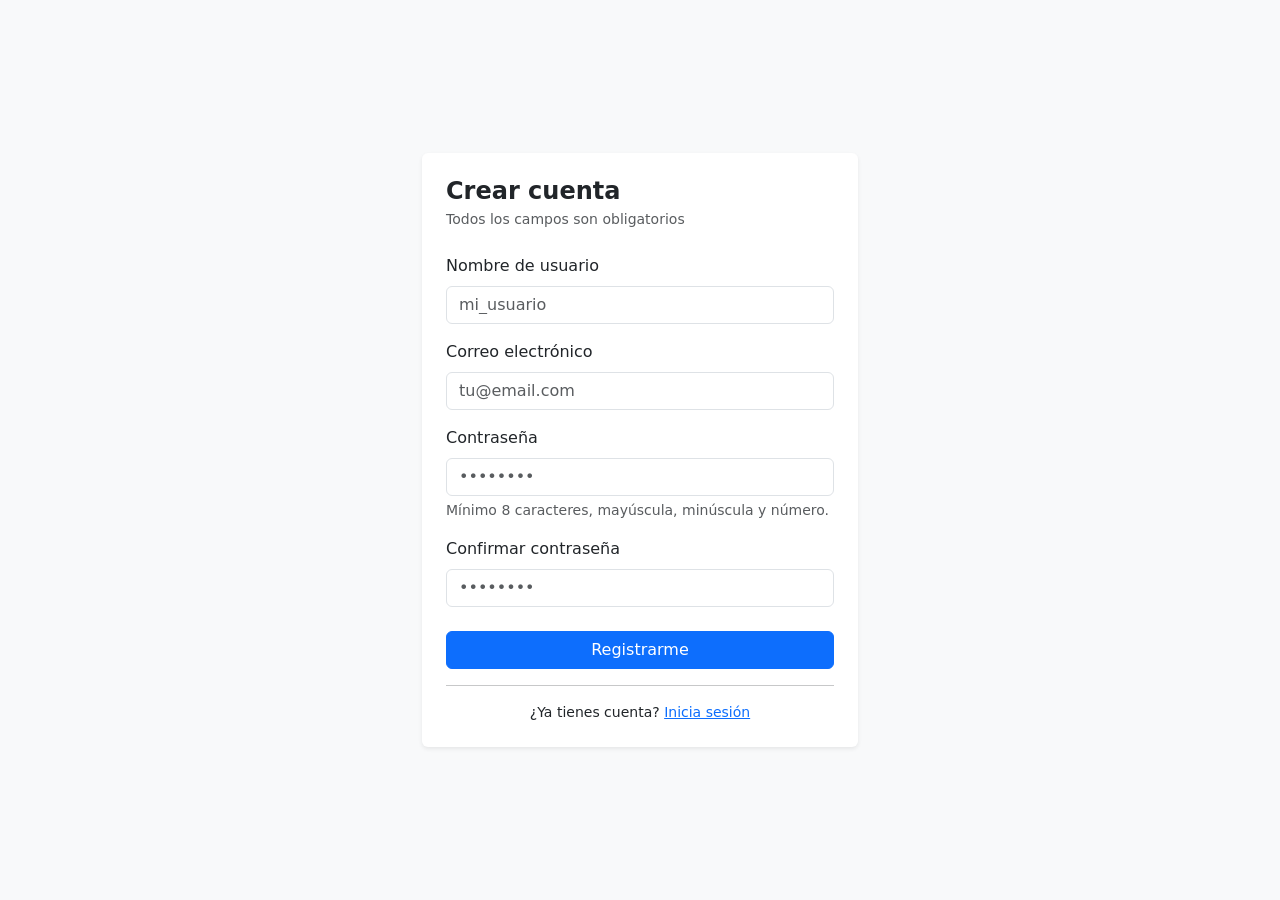
==== src/main/webapp/register.html @ 1601073b "✅ Password Manager - Proyecto Completo Funcionalidades: - Registro y login de usuarios - CRUD comple" ====
<!DOCTYPE html>
<html lang="es">
<head>
    <meta charset="UTF-8">
    <meta name="viewport" content="width=device-width, initial-scale=1">
    <title>Registro — Password Manager</title>
    <link rel="stylesheet" href="https://cdn.jsdelivr.net/npm/bootstrap@5.3.3/dist/css/bootstrap.min.css">
    <link rel="stylesheet" href="css/styles.css">
</head>
<body class="bg-light d-flex align-items-center" style="min-height:100vh">
    <div class="container" style="max-width:460px">
        <div class="card shadow-sm border-0">
            <div class="card-body p-4">
                <h4 class="card-title mb-1 fw-semibold">Crear cuenta</h4>
                <p class="text-muted small mb-4">Todos los campos son obligatorios</p>
                
                <div id="alert" class="alert d-none" role="alert"></div>
                
                <form id="register-form">
                    <div class="mb-3">
                        <label class="form-label">Nombre de usuario</label>
                        <input type="text" id="username" class="form-control" placeholder="mi_usuario" required>
                    </div>
                    <div class="mb-3">
                        <label class="form-label">Correo electrónico</label>
                        <input type="email" id="email" class="form-control" placeholder="tu@email.com" required>
                    </div>
                    <div class="mb-3">
                        <label class="form-label">Contraseña</label>
                        <input type="password" id="password" class="form-control" placeholder="••••••••" required>
                        <div class="form-text">Mínimo 8 caracteres, mayúscula, minúscula y número.</div>
                    </div>
                    <div class="mb-4">
                        <label class="form-label">Confirmar contraseña</label>
                        <input type="password" id="confirm-password" class="form-control" placeholder="••••••••" required>
                    </div>
                    <button type="submit" id="btn-submit" class="btn btn-primary w-100">
                        Registrarme
                    </button>
                </form>
                
                <hr class="my-3">
                <p class="text-center small mb-0">
                    ¿Ya tienes cuenta? <a href="login.html">Inicia sesión</a>
                </p>
            </div>
        </div>
    </div>
    
    <script src="js/api.js"></script>
    <script src="js/auth.guard.js"></script>
    <script>
        requireGuest();
        
        const showAlert = (msg, type='danger') => {
            const el = document.getElementById('alert');
            el.textContent = msg;
            el.className = `alert alert-${type} fade-in`;
        };
        
        document.getElementById('register-form').addEventListener('submit', async(e) => {
            e.preventDefault();
            const btn = document.getElementById('btn-submit');
            btn.disabled = true;
            btn.textContent = 'Registrando...';
            
            try {
                await API.register({
                 username: document.getElementById('username').value.trim(),
                 email: document.getElementById('email').value.trim(),
                 password: document.getElementById('password').value,
                 confirmPassword: document.getElementById('confirm-password').value
                });
                 window.location.href = 'dashboard.html';
                
                } catch(err) {
                showAlert(err.message);
                btn.disabled = false;
                btn.textContent = 'Registrarme';
            }
        });
    </script>
</body>
</html>
---- src/main/webapp/css/styles.css ----
.password-field {
  font-family: monospace;
  letter-spacing: 0.1em;
}

.cursor-pointer {
  cursor: pointer;
}

.fade-in {
  animation: fadeIn 0.2s ease-in;
}

@keyframes fadeIn {
  from {
    opacity: 0;
  }
  to {
    opacity: 1;
  }
}
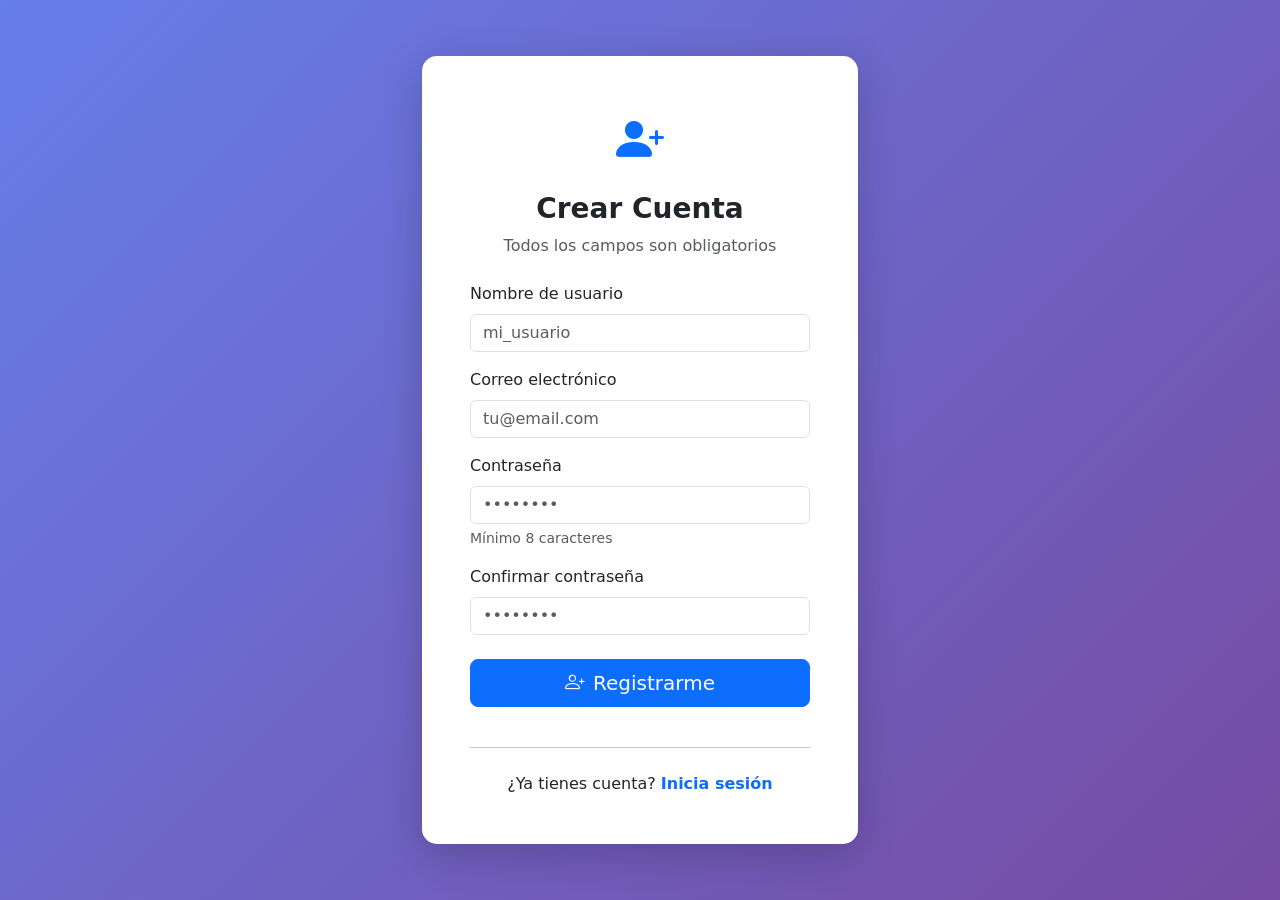
==== commit 7a35a156: "✅ Versión final para entrega - Password Manager funcional Implementación completa de Password Manage" ====
--- a/src/main/webapp/register.html
+++ b/src/main/webapp/register.html
@@ -5,80 +5,119 @@
     <meta name="viewport" content="width=device-width, initial-scale=1">
     <title>Registro — Password Manager</title>
     <link rel="stylesheet" href="https://cdn.jsdelivr.net/npm/bootstrap@5.3.3/dist/css/bootstrap.min.css">
-    <link rel="stylesheet" href="css/styles.css">
+    <link rel="stylesheet" href="https://cdn.jsdelivr.net/npm/bootstrap-icons@1.11.3/font/bootstrap-icons.min.css">
+    <style>
+        body { background: linear-gradient(135deg, #667eea 0%, #764ba2 100%); min-height: 100vh; display: flex; align-items: center; justify-content: center; }
+        .register-card { border-radius: 15px; box-shadow: 0 10px 40px rgba(0,0,0,0.2); }
+    </style>
 </head>
-<body class="bg-light d-flex align-items-center" style="min-height:100vh">
-    <div class="container" style="max-width:460px">
-        <div class="card shadow-sm border-0">
-            <div class="card-body p-4">
-                <h4 class="card-title mb-1 fw-semibold">Crear cuenta</h4>
-                <p class="text-muted small mb-4">Todos los campos son obligatorios</p>
-                
-                <div id="alert" class="alert d-none" role="alert"></div>
-                
+<body>
+    <div class="container" style="max-width: 460px;">
+        <div class="card register-card border-0">
+            <div class="card-body p-5">
+                <div class="text-center mb-4">
+                    <i class="bi bi-person-plus-fill text-primary" style="font-size: 3rem;"></i>
+                    <h3 class="mt-3 fw-bold">Crear Cuenta</h3>
+                    <p class="text-muted">Todos los campos son obligatorios</p>
+                </div>
+
+                <div id="register-alert" class="alert d-none" role="alert"></div>
+
                 <form id="register-form">
                     <div class="mb-3">
-                        <label class="form-label">Nombre de usuario</label>
-                        <input type="text" id="username" class="form-control" placeholder="mi_usuario" required>
+                        <label for="register-username" class="form-label">Nombre de usuario</label>
+                        <input type="text" id="register-username" class="form-control" placeholder="mi_usuario" required>
                     </div>
                     <div class="mb-3">
-                        <label class="form-label">Correo electrónico</label>
-                        <input type="email" id="email" class="form-control" placeholder="tu@email.com" required>
+                        <label for="register-email" class="form-label">Correo electrónico</label>
+                        <input type="email" id="register-email" class="form-control" placeholder="tu@email.com" required>
                     </div>
                     <div class="mb-3">
-                        <label class="form-label">Contraseña</label>
-                        <input type="password" id="password" class="form-control" placeholder="••••••••" required>
-                        <div class="form-text">Mínimo 8 caracteres, mayúscula, minúscula y número.</div>
+                        <label for="register-password" class="form-label">Contraseña</label>
+                        <input type="password" id="register-password" class="form-control" placeholder="••••••••" required minlength="8">
+                        <div class="form-text">Mínimo 8 caracteres</div>
                     </div>
                     <div class="mb-4">
-                        <label class="form-label">Confirmar contraseña</label>
-                        <input type="password" id="confirm-password" class="form-control" placeholder="••••••••" required>
+                        <label for="register-confirm" class="form-label">Confirmar contraseña</label>
+                        <input type="password" id="register-confirm" class="form-control" placeholder="••••••••" required>
                     </div>
-                    <button type="submit" id="btn-submit" class="btn btn-primary w-100">
-                        Registrarme
+                    <button type="submit" id="btn-register" class="btn btn-primary btn-lg w-100 mb-3">
+                        <i class="bi bi-person-plus me-2"></i>Registrarme
                     </button>
                 </form>
-                
-                <hr class="my-3">
-                <p class="text-center small mb-0">
-                    ¿Ya tienes cuenta? <a href="login.html">Inicia sesión</a>
-                </p>
+
+                <hr class="my-4">
+                <p class="text-center mb-0">¿Ya tienes cuenta? <a href="login.html" class="text-decoration-none"><strong>Inicia sesión</strong></a></p>
             </div>
         </div>
     </div>
-    
-    <script src="js/api.js"></script>
-    <script src="js/auth.guard.js"></script>
-    <script>
-        requireGuest();
-        
-        const showAlert = (msg, type='danger') => {
-            const el = document.getElementById('alert');
-            el.textContent = msg;
-            el.className = `alert alert-${type} fade-in`;
-        };
-        
-        document.getElementById('register-form').addEventListener('submit', async(e) => {
+
+    <script type="module">
+        import { API } from './js/api.js';
+        import { requireGuest } from './js/auth.guard.js';
+
+        (async () => {
+            const allowed = await requireGuest();
+            if (!allowed) return;
+        })();
+
+        document.getElementById('register-form').addEventListener('submit', async (e) => {
             e.preventDefault();
-            const btn = document.getElementById('btn-submit');
+            
+            const username = document.getElementById('register-username').value.trim();
+            const email = document.getElementById('register-email').value.trim();
+            const password = document.getElementById('register-password').value;
+            const confirmPassword = document.getElementById('register-confirm').value;
+            const alertEl = document.getElementById('register-alert');
+            const btn = document.getElementById('btn-register');
+            
+            if (!username || !email || !password || !confirmPassword) {
+                showAlert('Todos los campos son obligatorios.', 'danger');
+                return;
+            }
+            
+            if (password !== confirmPassword) {
+                showAlert('Las contraseñas no coinciden.', 'danger');
+                return;
+            }
+            
+            if (password.length < 8) {
+                showAlert('La contraseña debe tener al menos 8 caracteres.', 'danger');
+                return;
+            }
+            
             btn.disabled = true;
-            btn.textContent = 'Registrando...';
+            btn.innerHTML = '<span class="spinner-border spinner-border-sm me-2"></span>Registrando...';
             
             try {
-                await API.register({
-                 username: document.getElementById('username').value.trim(),
-                 email: document.getElementById('email').value.trim(),
-                 password: document.getElementById('password').value,
-                 confirmPassword: document.getElementById('confirm-password').value
-                });
-                 window.location.href = 'dashboard.html';
-                
-                } catch(err) {
-                showAlert(err.message);
+                await API.register(username, email, password, confirmPassword);
+                showAlert('✅ Cuenta creada. Redirigiendo al login...', 'success');
+                await new Promise(resolve => setTimeout(resolve, 1500));
+                window.location.href = 'login.html';
+            } catch (err) {
+                console.error('Register error:', err);
+                showAlert(err.message || 'Error al registrar.', 'danger');
                 btn.disabled = false;
-                btn.textContent = 'Registrarme';
+                btn.innerHTML = '<i class="bi bi-person-plus me-2"></i>Registrarme';
             }
         });
+
+        function showAlert(msg, type) {
+            const el = document.getElementById('register-alert');
+            if (el) {
+                el.textContent = msg;
+                el.className = `alert alert-${type}`;
+                el.classList.remove('d-none');
+            }
+        }
+
+        ['register-username', 'register-email', 'register-password', 'register-confirm'].forEach(id => {
+            document.getElementById(id).addEventListener('input', () => {
+                document.getElementById('register-alert').classList.add('d-none');
+            });
+        });
     </script>
+    
+    <script src="https://cdn.jsdelivr.net/npm/bootstrap@5.3.3/dist/js/bootstrap.bundle.min.js"></script>
 </body>
 </html>
